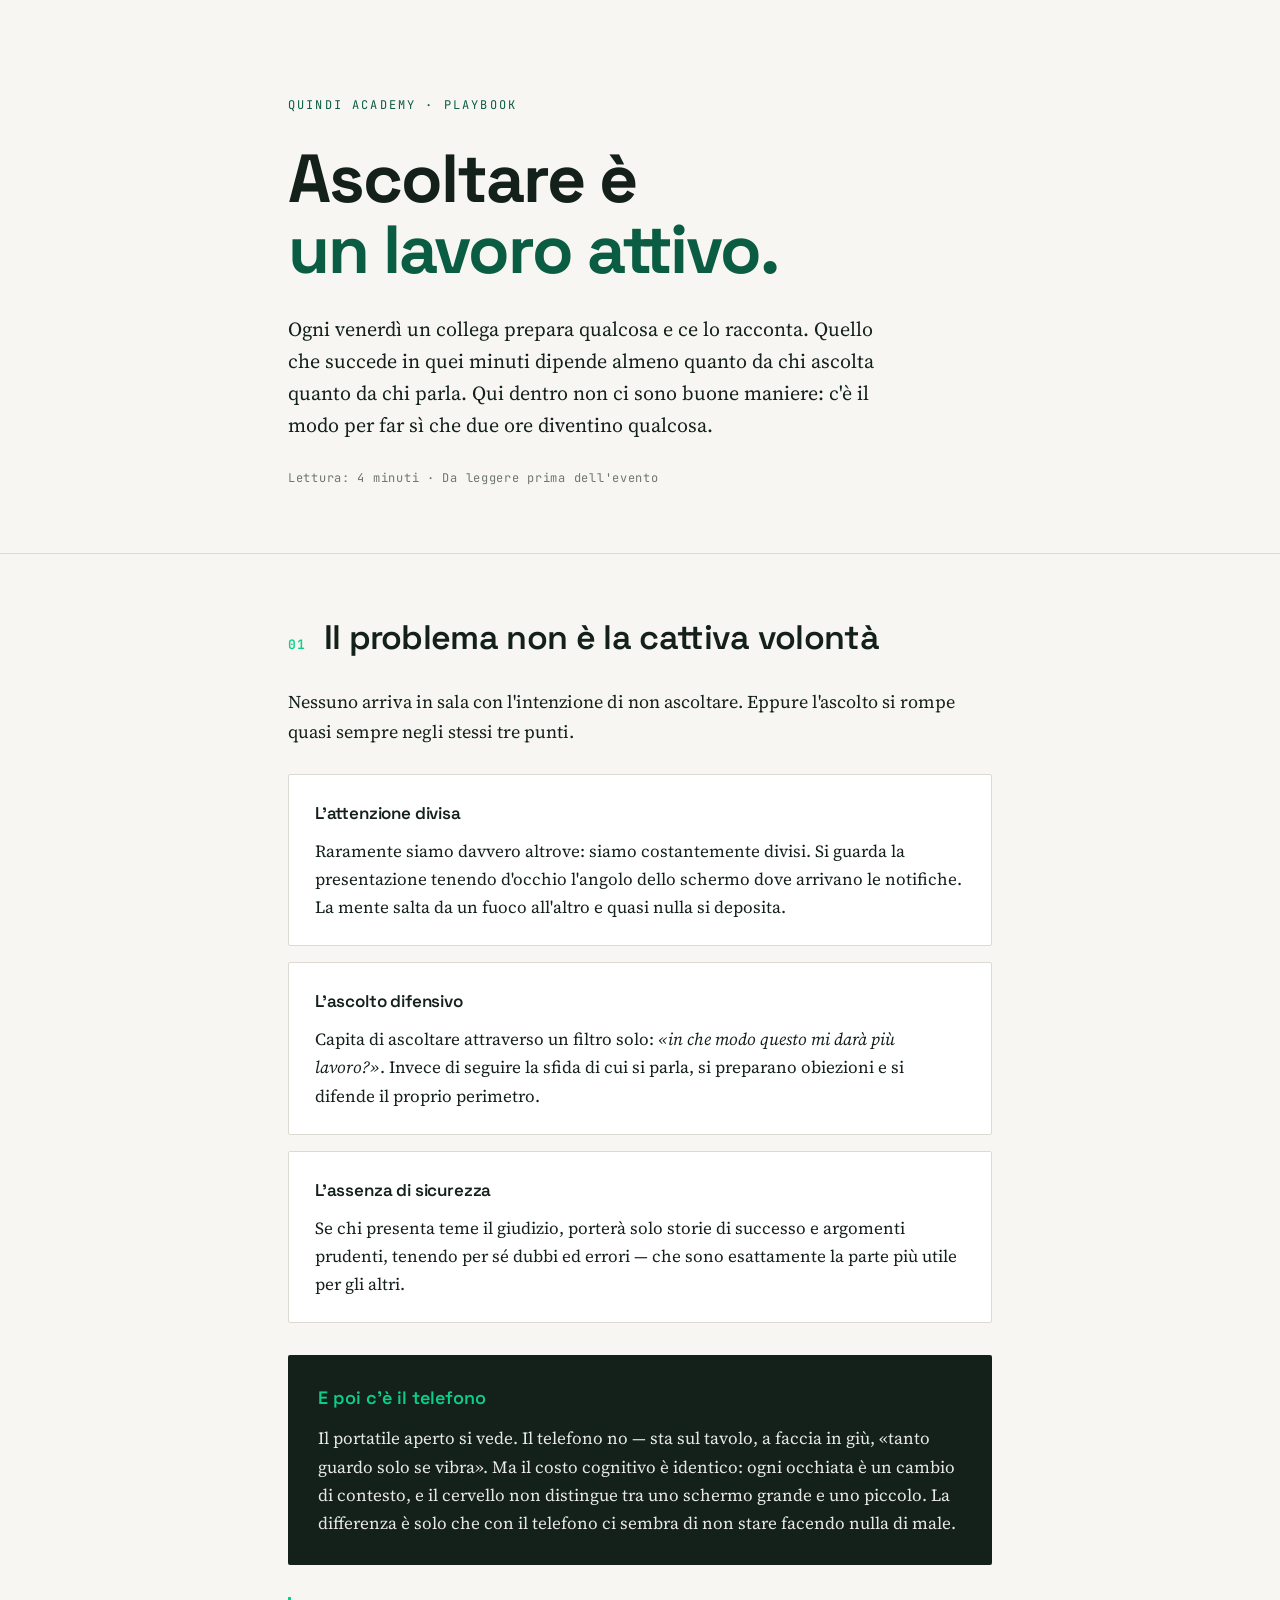
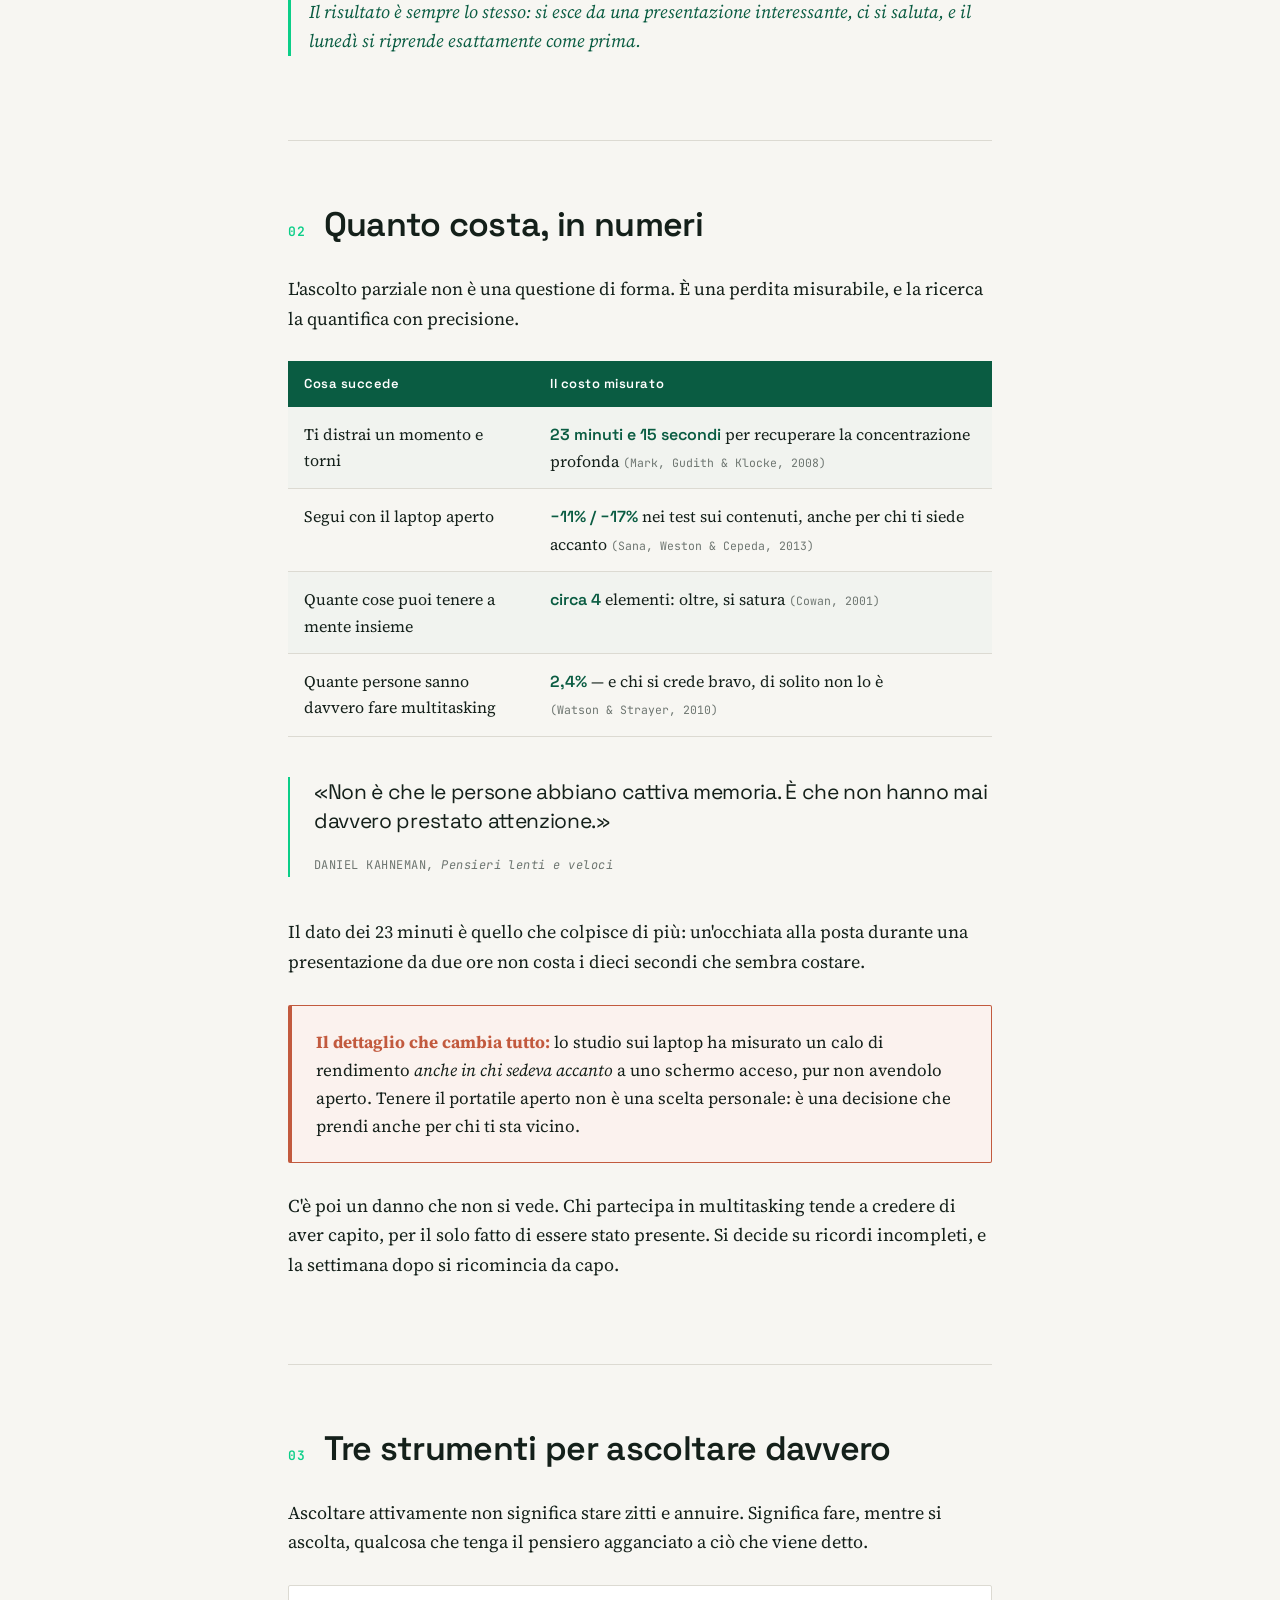
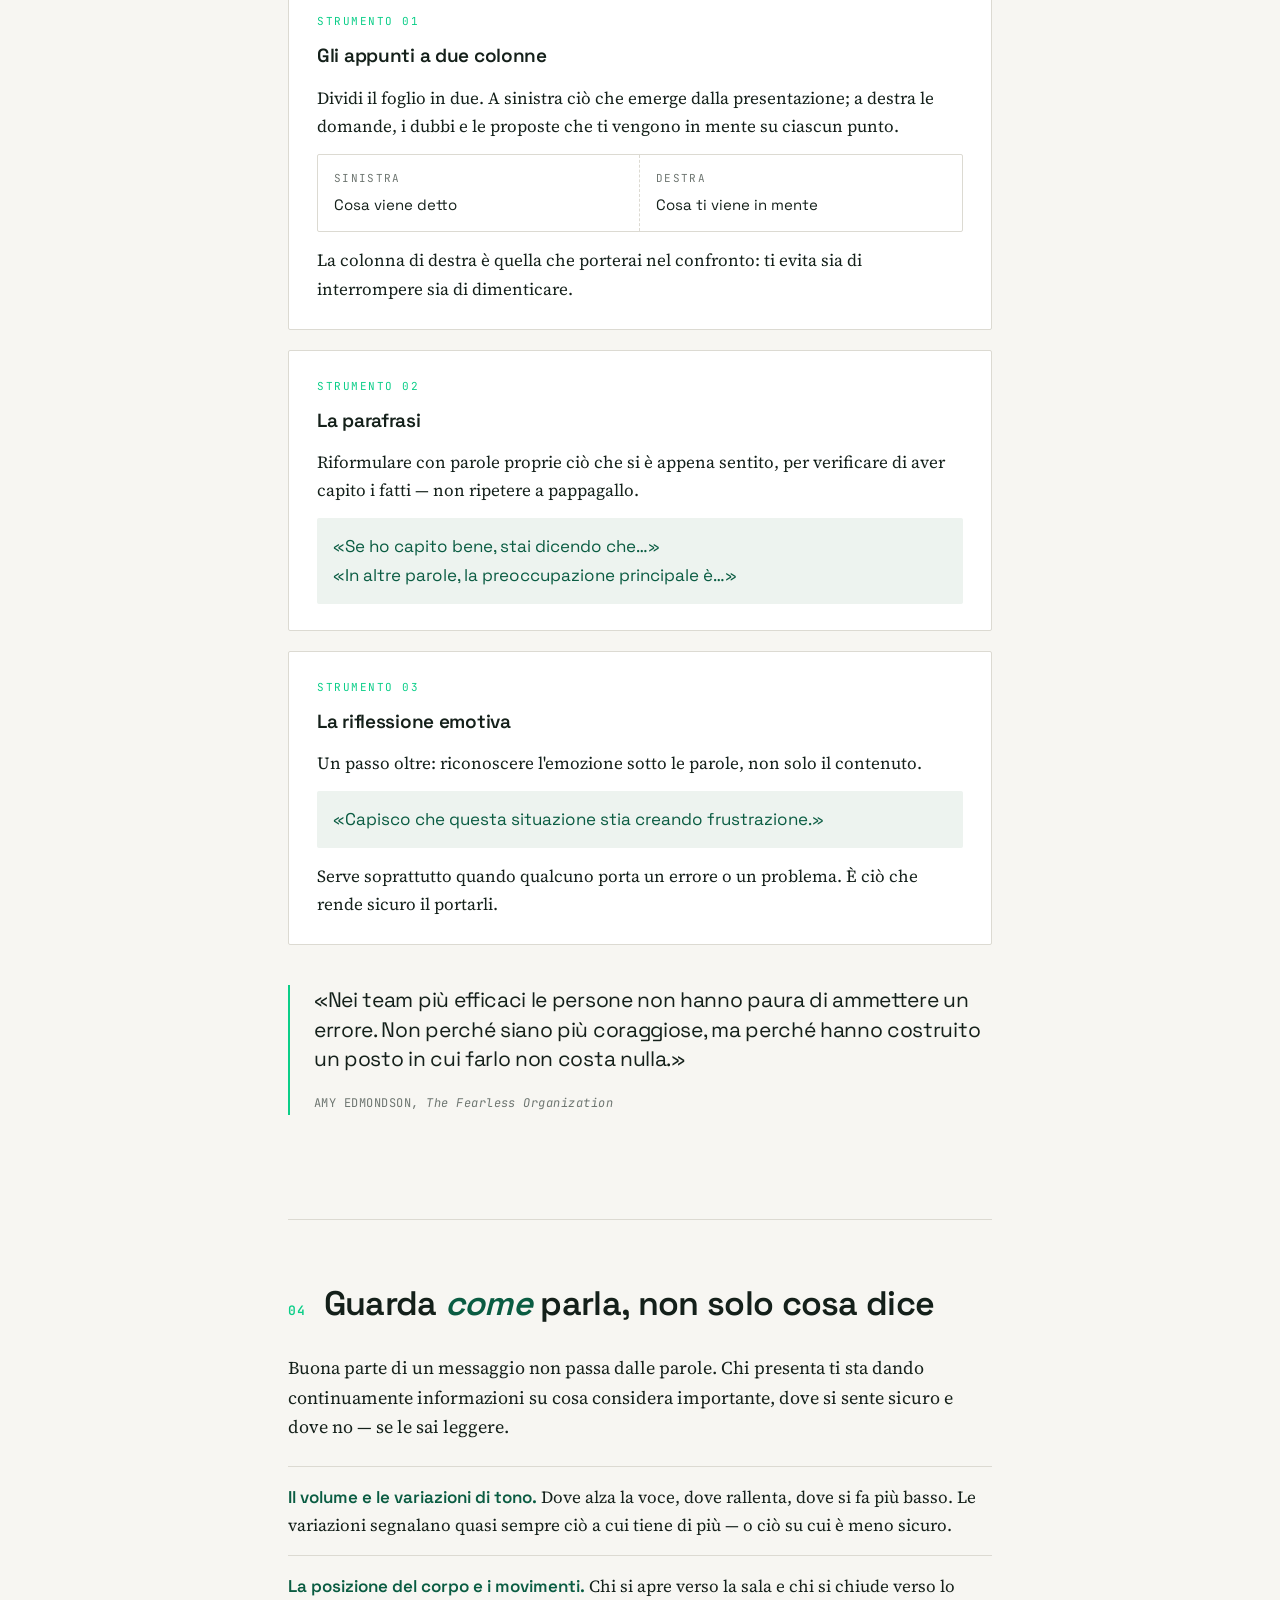
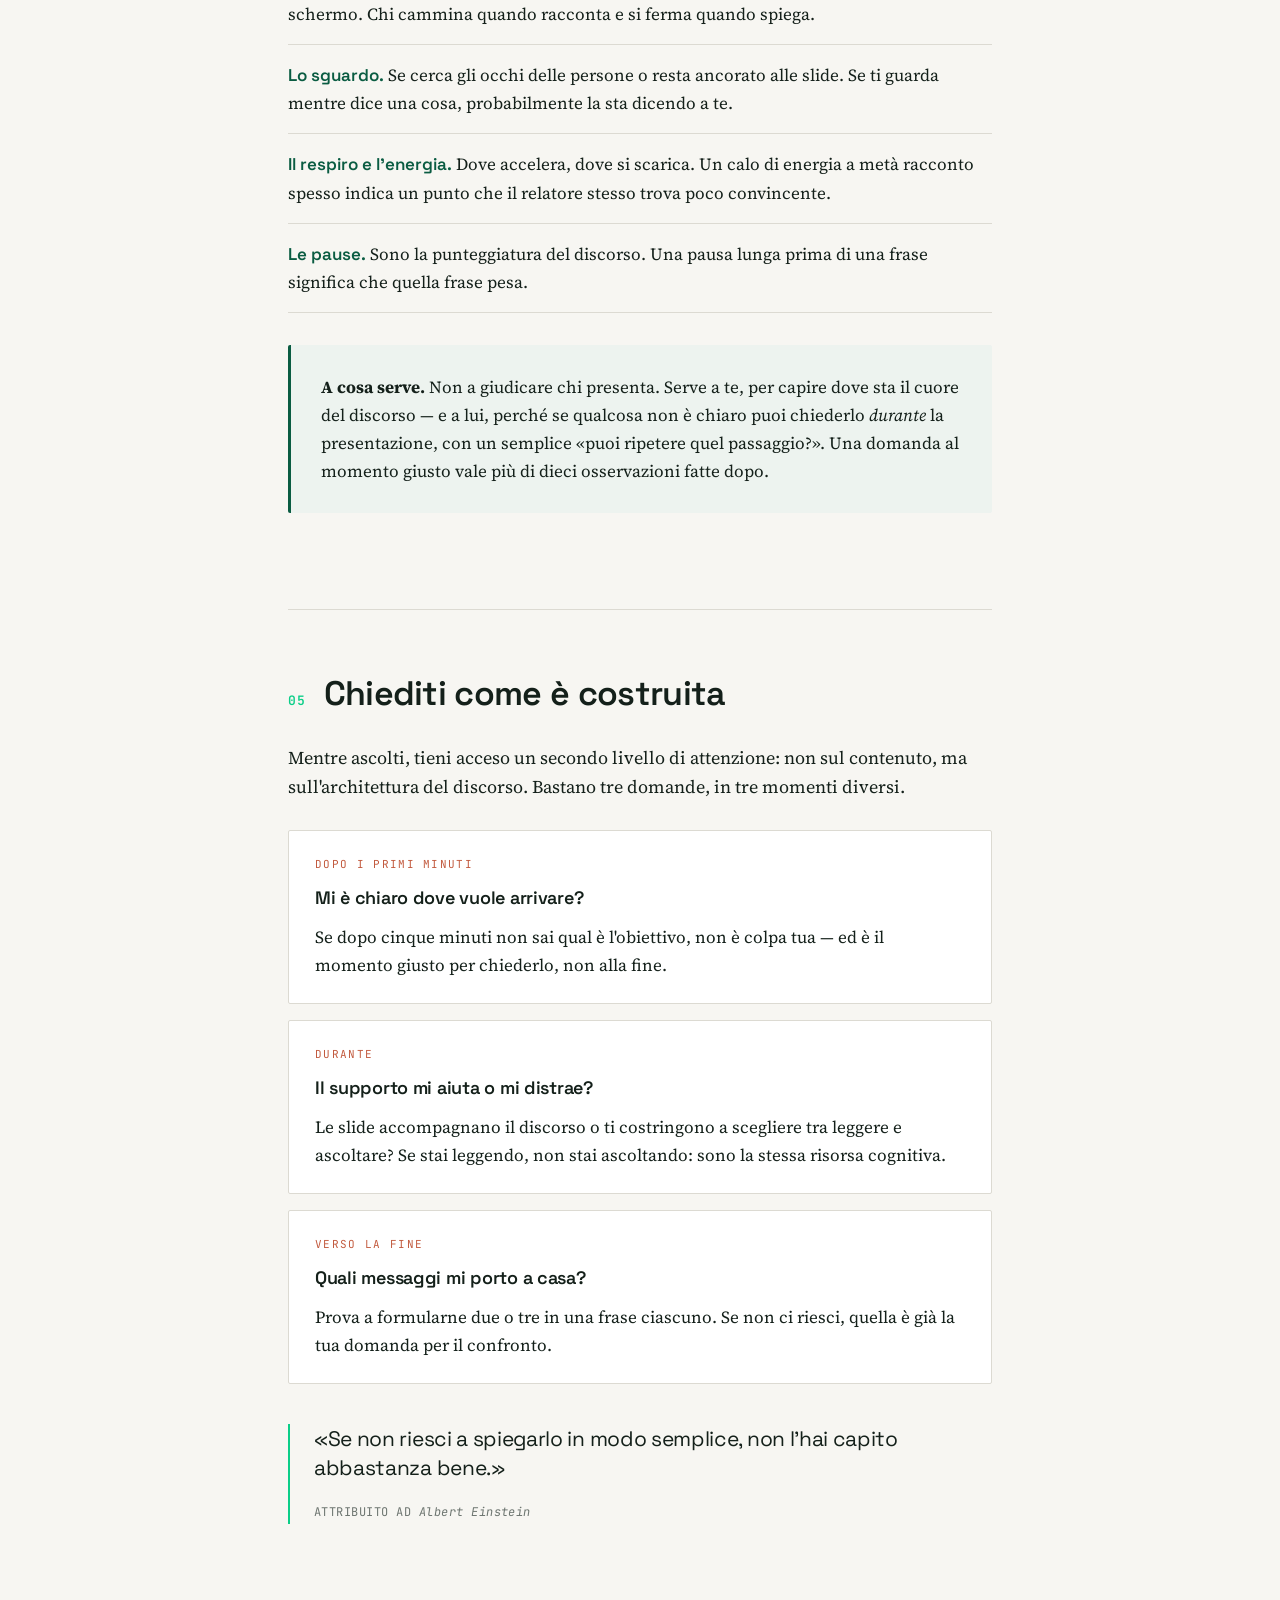
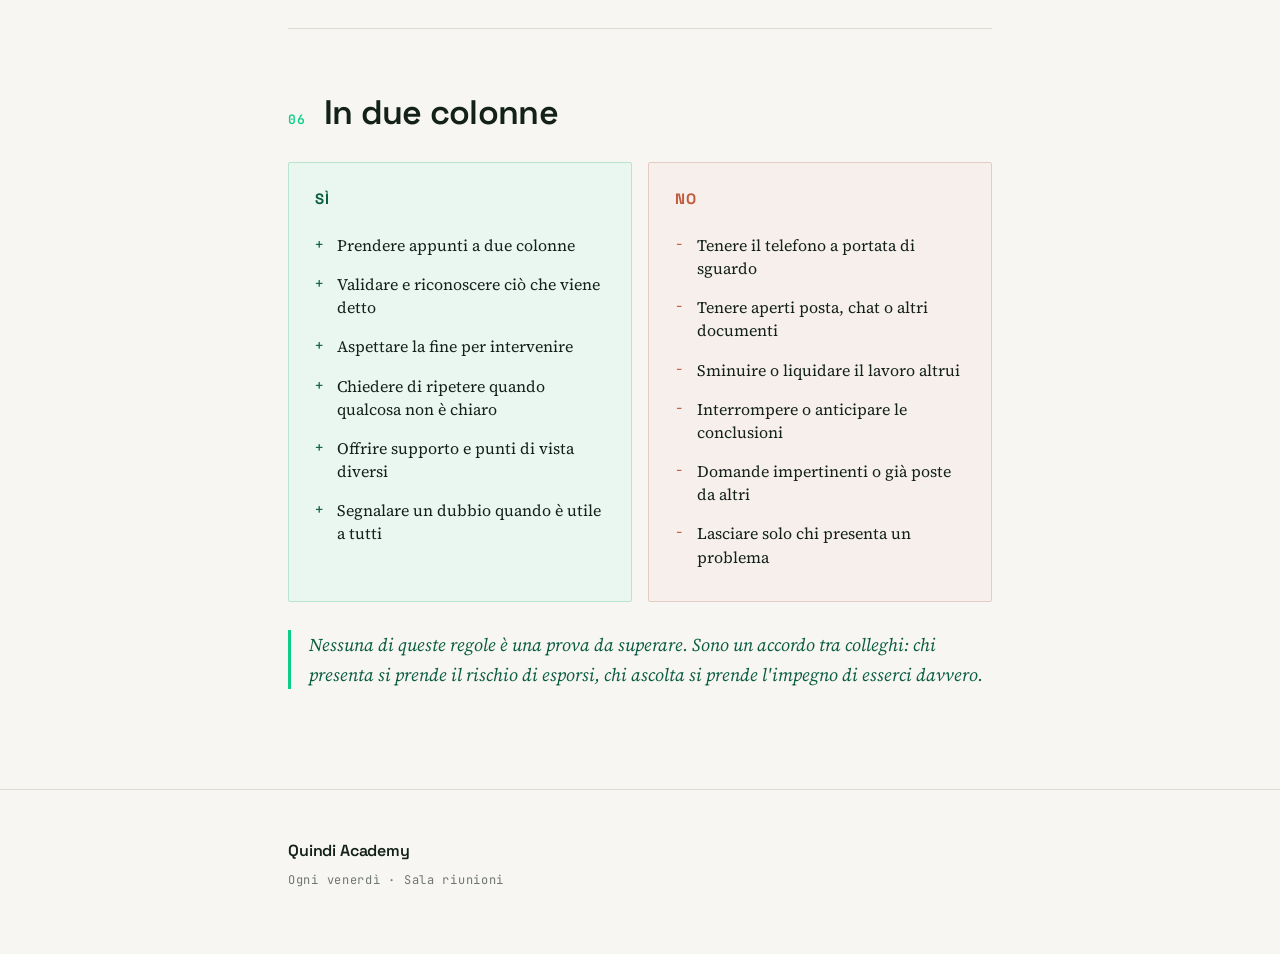
==== index.html @ 1b415829 "Initial commit" ====
<!DOCTYPE html>
<html lang="it">
<head>
<meta charset="UTF-8">
<meta name="viewport" content="width=device-width, initial-scale=1.0">
<title>Playbook dell'ascolto — Quindi Academy</title>
<link rel="preconnect" href="https://fonts.googleapis.com">
<link rel="preconnect" href="https://fonts.gstatic.com" crossorigin>
<link href="https://fonts.googleapis.com/css2?family=Space+Grotesk:wght@400;500;600;700&family=Source+Serif+4:ital,opsz,wght@0,8..60,400;0,8..60,600;1,8..60,400&family=JetBrains+Mono:wght@400;600&display=swap" rel="stylesheet">
<link rel="stylesheet" href="style.css">
</head>
<body>

<div class="progress" aria-hidden="true"><span id="progressBar"></span></div>

<header class="hero">
  <div class="wrap">
    <p class="eyebrow">Quindi Academy · Playbook</p>
    <h1>Ascoltare è<br><span class="ink">un lavoro attivo.</span></h1>
    <p class="lede">Ogni venerdì un collega prepara qualcosa e ce lo racconta. Quello che succede in quei minuti dipende almeno quanto da chi ascolta quanto da chi parla. Qui dentro non ci sono buone maniere: c'è il modo per far sì che due ore diventino qualcosa.</p>
    <p class="meta">Lettura: 4 minuti · Da leggere prima dell'evento</p>
  </div>
</header>

<main class="wrap">

  <!-- 01 IL PROBLEMA -->
  <section class="sec" id="problema">
    <div class="sec-head">
      <span class="num">01</span>
      <h2>Il problema non è la cattiva volontà</h2>
    </div>

    <p>Nessuno arriva in sala con l'intenzione di non ascoltare. Eppure l'ascolto si rompe quasi sempre negli stessi tre punti.</p>

    <div class="cards">
      <article class="card">
        <h3>L'attenzione divisa</h3>
        <p>Raramente siamo davvero altrove: siamo costantemente divisi. Si guarda la presentazione tenendo d'occhio l'angolo dello schermo dove arrivano le notifiche. La mente salta da un fuoco all'altro e quasi nulla si deposita.</p>
      </article>
      <article class="card">
        <h3>L'ascolto difensivo</h3>
        <p>Capita di ascoltare attraverso un filtro solo: <em>«in che modo questo mi darà più lavoro?»</em>. Invece di seguire la sfida di cui si parla, si preparano obiezioni e si difende il proprio perimetro.</p>
      </article>
      <article class="card">
        <h3>L'assenza di sicurezza</h3>
        <p>Se chi presenta teme il giudizio, porterà solo storie di successo e argomenti prudenti, tenendo per sé dubbi ed errori — che sono esattamente la parte più utile per gli altri.</p>
      </article>
    </div>

    <div class="callout">
      <h3>E poi c'è il telefono</h3>
      <p>Il portatile aperto si vede. Il telefono no — sta sul tavolo, a faccia in giù, «tanto guardo solo se vibra». Ma il costo cognitivo è identico: ogni occhiata è un cambio di contesto, e il cervello non distingue tra uno schermo grande e uno piccolo. La differenza è solo che con il telefono ci sembra di non stare facendo nulla di male.</p>
    </div>

    <p class="closing">Il risultato è sempre lo stesso: si esce da una presentazione interessante, ci si saluta, e il lunedì si riprende esattamente come prima.</p>
  </section>

  <!-- 02 I NUMERI -->
  <section class="sec" id="numeri">
    <div class="sec-head">
      <span class="num">02</span>
      <h2>Quanto costa, in numeri</h2>
    </div>

    <p>L'ascolto parziale non è una questione di forma. È una perdita misurabile, e la ricerca la quantifica con precisione.</p>

    <table class="data">
      <thead>
        <tr><th>Cosa succede</th><th>Il costo misurato</th></tr>
      </thead>
      <tbody>
        <tr>
          <td>Ti distrai un momento e torni</td>
          <td><strong>23 minuti e 15 secondi</strong> per recuperare la concentrazione profonda <span class="src">(Mark, Gudith &amp; Klocke, 2008)</span></td>
        </tr>
        <tr>
          <td>Segui con il laptop aperto</td>
          <td><strong>−11% / −17%</strong> nei test sui contenuti, anche per chi ti siede accanto <span class="src">(Sana, Weston &amp; Cepeda, 2013)</span></td>
        </tr>
        <tr>
          <td>Quante cose puoi tenere a mente insieme</td>
          <td><strong>circa 4</strong> elementi: oltre, si satura <span class="src">(Cowan, 2001)</span></td>
        </tr>
        <tr>
          <td>Quante persone sanno davvero fare multitasking</td>
          <td><strong>2,4%</strong> — e chi si crede bravo, di solito non lo è <span class="src">(Watson &amp; Strayer, 2010)</span></td>
        </tr>
      </tbody>
    </table>

    <blockquote class="quote">
      <p>«Non è che le persone abbiano cattiva memoria. È che non hanno mai davvero prestato attenzione.»</p>
      <cite>Daniel Kahneman, <span>Pensieri lenti e veloci</span></cite>
    </blockquote>

    <p>Il dato dei 23 minuti è quello che colpisce di più: un'occhiata alla posta durante una presentazione da due ore non costa i dieci secondi che sembra costare.</p>

    <div class="highlight">
      <p><strong>Il dettaglio che cambia tutto:</strong> lo studio sui laptop ha misurato un calo di rendimento <em>anche in chi sedeva accanto</em> a uno schermo acceso, pur non avendolo aperto. Tenere il portatile aperto non è una scelta personale: è una decisione che prendi anche per chi ti sta vicino.</p>
    </div>

    <p>C'è poi un danno che non si vede. Chi partecipa in multitasking tende a credere di aver capito, per il solo fatto di essere stato presente. Si decide su ricordi incompleti, e la settimana dopo si ricomincia da capo.</p>
  </section>

  <!-- 03 ASCOLTARE -->
  <section class="sec" id="ascoltare">
    <div class="sec-head">
      <span class="num">03</span>
      <h2>Tre strumenti per ascoltare davvero</h2>
    </div>

    <p>Ascoltare attivamente non significa stare zitti e annuire. Significa fare, mentre si ascolta, qualcosa che tenga il pensiero agganciato a ciò che viene detto.</p>

    <div class="tools">
      <article class="tool">
        <span class="tool-label">Strumento 01</span>
        <h3>Gli appunti a due colonne</h3>
        <p>Dividi il foglio in due. A sinistra ciò che emerge dalla presentazione; a destra le domande, i dubbi e le proposte che ti vengono in mente su ciascun punto.</p>
        <div class="split">
          <div><span>Sinistra</span><p>Cosa viene detto</p></div>
          <div><span>Destra</span><p>Cosa ti viene in mente</p></div>
        </div>
        <p>La colonna di destra è quella che porterai nel confronto: ti evita sia di interrompere sia di dimenticare.</p>
      </article>

      <article class="tool">
        <span class="tool-label">Strumento 02</span>
        <h3>La parafrasi</h3>
        <p>Riformulare con parole proprie ciò che si è appena sentito, per verificare di aver capito i fatti — non ripetere a pappagallo.</p>
        <p class="say">«Se ho capito bene, stai dicendo che…»<br>«In altre parole, la preoccupazione principale è…»</p>
      </article>

      <article class="tool">
        <span class="tool-label">Strumento 03</span>
        <h3>La riflessione emotiva</h3>
        <p>Un passo oltre: riconoscere l'emozione sotto le parole, non solo il contenuto.</p>
        <p class="say">«Capisco che questa situazione stia creando frustrazione.»</p>
        <p>Serve soprattutto quando qualcuno porta un errore o un problema. È ciò che rende sicuro il portarli.</p>
      </article>
    </div>

    <blockquote class="quote">
      <p>«Nei team più efficaci le persone non hanno paura di ammettere un errore. Non perché siano più coraggiose, ma perché hanno costruito un posto in cui farlo non costa nulla.»</p>
      <cite>Amy Edmondson, <span>The Fearless Organization</span></cite>
    </blockquote>
  </section>

  <!-- 04 OSSERVARE CHI PARLA -->
  <section class="sec" id="osservare">
    <div class="sec-head">
      <span class="num">04</span>
      <h2>Guarda <em>come</em> parla, non solo cosa dice</h2>
    </div>

    <p>Buona parte di un messaggio non passa dalle parole. Chi presenta ti sta dando continuamente informazioni su cosa considera importante, dove si sente sicuro e dove no — se le sai leggere.</p>

    <ul class="obs">
      <li><strong>Il volume e le variazioni di tono.</strong> Dove alza la voce, dove rallenta, dove si fa più basso. Le variazioni segnalano quasi sempre ciò a cui tiene di più — o ciò su cui è meno sicuro.</li>
      <li><strong>La posizione del corpo e i movimenti.</strong> Chi si apre verso la sala e chi si chiude verso lo schermo. Chi cammina quando racconta e si ferma quando spiega.</li>
      <li><strong>Lo sguardo.</strong> Se cerca gli occhi delle persone o resta ancorato alle slide. Se ti guarda mentre dice una cosa, probabilmente la sta dicendo a te.</li>
      <li><strong>Il respiro e l'energia.</strong> Dove accelera, dove si scarica. Un calo di energia a metà racconto spesso indica un punto che il relatore stesso trova poco convincente.</li>
      <li><strong>Le pause.</strong> Sono la punteggiatura del discorso. Una pausa lunga prima di una frase significa che quella frase pesa.</li>
    </ul>

    <div class="callout soft">
      <p><strong>A cosa serve.</strong> Non a giudicare chi presenta. Serve a te, per capire dove sta il cuore del discorso — e a lui, perché se qualcosa non è chiaro puoi chiederlo <em>durante</em> la presentazione, con un semplice «puoi ripetere quel passaggio?». Una domanda al momento giusto vale più di dieci osservazioni fatte dopo.</p>
    </div>
  </section>

  <!-- 05 COME È COSTRUITA -->
  <section class="sec" id="struttura">
    <div class="sec-head">
      <span class="num">05</span>
      <h2>Chiediti come è costruita</h2>
    </div>

    <p>Mentre ascolti, tieni acceso un secondo livello di attenzione: non sul contenuto, ma sull'architettura del discorso. Bastano tre domande, in tre momenti diversi.</p>

    <div class="checks">
      <article class="check">
        <span class="when">Dopo i primi minuti</span>
        <h3>Mi è chiaro dove vuole arrivare?</h3>
        <p>Se dopo cinque minuti non sai qual è l'obiettivo, non è colpa tua — ed è il momento giusto per chiederlo, non alla fine.</p>
      </article>
      <article class="check">
        <span class="when">Durante</span>
        <h3>Il supporto mi aiuta o mi distrae?</h3>
        <p>Le slide accompagnano il discorso o ti costringono a scegliere tra leggere e ascoltare? Se stai leggendo, non stai ascoltando: sono la stessa risorsa cognitiva.</p>
      </article>
      <article class="check">
        <span class="when">Verso la fine</span>
        <h3>Quali messaggi mi porto a casa?</h3>
        <p>Prova a formularne due o tre in una frase ciascuno. Se non ci riesci, quella è già la tua domanda per il confronto.</p>
      </article>
    </div>

    <blockquote class="quote">
      <p>«Se non riesci a spiegarlo in modo semplice, non l'hai capito abbastanza bene.»</p>
      <cite>attribuito ad <span>Albert Einstein</span></cite>
    </blockquote>
  </section>

  <!-- 06 SI/NO -->
  <section class="sec" id="sintesi">
    <div class="sec-head">
      <span class="num">06</span>
      <h2>In due colonne</h2>
    </div>

    <div class="yesno">
      <div class="col yes">
        <h3>Sì</h3>
        <ul>
          <li>Prendere appunti a due colonne</li>
          <li>Validare e riconoscere ciò che viene detto</li>
          <li>Aspettare la fine per intervenire</li>
          <li>Chiedere di ripetere quando qualcosa non è chiaro</li>
          <li>Offrire supporto e punti di vista diversi</li>
          <li>Segnalare un dubbio quando è utile a tutti</li>
        </ul>
      </div>
      <div class="col no">
        <h3>No</h3>
        <ul>
          <li>Tenere il telefono a portata di sguardo</li>
          <li>Tenere aperti posta, chat o altri documenti</li>
          <li>Sminuire o liquidare il lavoro altrui</li>
          <li>Interrompere o anticipare le conclusioni</li>
          <li>Domande impertinenti o già poste da altri</li>
          <li>Lasciare solo chi presenta un problema</li>
        </ul>
      </div>
    </div>

    <p class="closing">Nessuna di queste regole è una prova da superare. Sono un accordo tra colleghi: chi presenta si prende il rischio di esporsi, chi ascolta si prende l'impegno di esserci davvero.</p>
  </section>

</main>

<footer class="foot">
  <div class="wrap">
    <p class="sig">Quindi Academy</p>
    <p>Ogni venerdì · Sala riunioni</p>
  </div>
</footer>

<script src="js/main.js"></script>
</body>
</html>
---- style.css ----
/* ============================================
   Playbook dell'ascolto — Quindi Academy
   Palette:
     --ink      #14201A  inchiostro scuro
     --paper    #F7F6F2  carta
     --green    #0BCE88  verde quindi
     --deep     #0A5C42  verde profondo
     --clay     #C25A3E  accento caldo (rimarchi)
     --grey     #6E7671  testo secondario
   ============================================ */

:root{
  --ink:#14201A;
  --paper:#F7F6F2;
  --green:#0BCE88;
  --deep:#0A5C42;
  --clay:#C25A3E;
  --grey:#6E7671;
  --line:#DCDAD2;
  --card:#FFFFFF;

  --display:'Space Grotesk',system-ui,sans-serif;
  --body:'Source Serif 4',Georgia,serif;
  --mono:'JetBrains Mono',ui-monospace,monospace;

  --wrap:760px;
}

*{box-sizing:border-box;}

html{scroll-behavior:smooth;}

body{
  margin:0;
  background:var(--paper);
  color:var(--ink);
  font-family:var(--body);
  font-size:18px;
  line-height:1.65;
  -webkit-font-smoothing:antialiased;
}

.wrap{
  width:100%;
  max-width:var(--wrap);
  margin:0 auto;
  padding:0 28px;
}

/* ---------- barra di avanzamento ---------- */
.progress{
  position:fixed; top:0; left:0; right:0;
  height:3px; background:transparent; z-index:50;
}
.progress span{
  display:block; height:100%; width:0%;
  background:var(--green);
  transition:width .1s linear;
}

/* ---------- hero ---------- */
.hero{
  padding:96px 0 64px;
  border-bottom:1px solid var(--line);
}

.eyebrow{
  font-family:var(--mono);
  font-size:12px;
  letter-spacing:.18em;
  text-transform:uppercase;
  color:var(--deep);
  margin:0 0 28px;
}

.hero h1{
  font-family:var(--display);
  font-weight:700;
  font-size:clamp(42px,7vw,68px);
  line-height:1.04;
  letter-spacing:-.03em;
  margin:0 0 28px;
}

.hero h1 .ink{
  color:var(--deep);
  position:relative;
}

.lede{
  font-size:20px;
  line-height:1.6;
  max-width:60ch;
  margin:0 0 28px;
}

.meta{
  font-family:var(--mono);
  font-size:12px;
  letter-spacing:.06em;
  color:var(--grey);
  margin:0;
}

/* ---------- sezioni ---------- */
.sec{
  padding:64px 0;
  border-bottom:1px solid var(--line);
}
.sec:last-child{border-bottom:none;}

.sec-head{
  display:flex;
  align-items:baseline;
  gap:18px;
  margin-bottom:28px;
}

.num{
  font-family:var(--mono);
  font-size:13px;
  font-weight:600;
  color:var(--green);
  letter-spacing:.06em;
  flex:0 0 auto;
  padding-top:6px;
}

.sec h2{
  font-family:var(--display);
  font-weight:600;
  font-size:clamp(26px,3.6vw,34px);
  line-height:1.2;
  letter-spacing:-.02em;
  margin:0;
}

.sec h2 em{font-style:italic;color:var(--deep);}

.sec p{margin:0 0 20px;}

.closing{
  font-style:italic;
  color:var(--deep);
  border-left:3px solid var(--green);
  padding-left:18px;
  margin-top:32px;
}

/* ---------- card problema ---------- */
.cards{
  display:grid;
  gap:16px;
  margin:28px 0;
}

.card{
  background:var(--card);
  border:1px solid var(--line);
  border-radius:2px;
  padding:24px 26px;
}

.card h3{
  font-family:var(--display);
  font-size:17px;
  font-weight:600;
  margin:0 0 10px;
  letter-spacing:-.01em;
}

.card p{margin:0;font-size:17px;}

/* ---------- callout ---------- */
.callout{
  background:var(--ink);
  color:var(--paper);
  padding:28px 30px;
  border-radius:2px;
  margin:32px 0;
}

.callout h3{
  font-family:var(--display);
  font-size:18px;
  font-weight:600;
  margin:0 0 12px;
  color:var(--green);
}

.callout p{margin:0;font-size:17px;color:#E8E9E5;}

.callout.soft{
  background:#EDF3EF;
  color:var(--ink);
  border-left:3px solid var(--deep);
}
.callout.soft p{color:var(--ink);}

/* ---------- tabella dati ---------- */
.data{
  width:100%;
  border-collapse:collapse;
  margin:28px 0;
  font-size:16px;
}

.data thead th{
  background:var(--deep);
  color:#fff;
  font-family:var(--display);
  font-size:13px;
  font-weight:600;
  letter-spacing:.04em;
  text-align:left;
  padding:12px 16px;
}

.data td{
  border-bottom:1px solid var(--line);
  padding:14px 16px;
  vertical-align:top;
}

.data tbody tr:nth-child(odd){background:#F1F3EF;}

.data strong{
  font-family:var(--display);
  font-weight:600;
  color:var(--deep);
}

.src{
  font-family:var(--mono);
  font-size:11.5px;
  color:var(--grey);
  white-space:nowrap;
}

/* ---------- highlight ---------- */
.highlight{
  border:1px solid var(--clay);
  border-left-width:4px;
  background:#FBF2EE;
  padding:22px 24px;
  border-radius:2px;
  margin:28px 0;
}
.highlight p{margin:0;font-size:17px;}
.highlight strong{color:var(--clay);}

/* ---------- citazioni ---------- */
.quote{
  margin:40px 0;
  padding:0 0 0 24px;
  border-left:2px solid var(--green);
}

.quote p{
  font-family:var(--display);
  font-size:21px;
  font-weight:400;
  line-height:1.4;
  letter-spacing:-.015em;
  margin:0 0 12px;
}

.quote cite{
  font-family:var(--mono);
  font-style:normal;
  font-size:12px;
  letter-spacing:.04em;
  color:var(--grey);
  text-transform:uppercase;
}
.quote cite span{text-transform:none;font-style:italic;}

/* ---------- strumenti ---------- */
.tools{display:grid;gap:20px;margin:28px 0;}

.tool{
  background:var(--card);
  border:1px solid var(--line);
  border-radius:2px;
  padding:26px 28px;
}

.tool-label{
  font-family:var(--mono);
  font-size:11px;
  letter-spacing:.14em;
  text-transform:uppercase;
  color:var(--green);
  display:block;
  margin-bottom:10px;
}

.tool h3{
  font-family:var(--display);
  font-size:19px;
  font-weight:600;
  margin:0 0 12px;
  letter-spacing:-.015em;
}

.tool p{margin:0 0 14px;font-size:17px;}
.tool p:last-child{margin-bottom:0;}

.say{
  font-family:var(--display);
  font-size:16px;
  color:var(--deep);
  background:#EDF3EF;
  padding:14px 16px;
  border-radius:2px;
  line-height:1.7;
}

/* schema due colonne */
.split{
  display:grid;
  grid-template-columns:1fr 1fr;
  border:1px solid var(--line);
  border-radius:2px;
  overflow:hidden;
  margin:0 0 14px;
}
.split div{padding:14px 16px;}
.split div:first-child{border-right:1px dashed var(--line);}
.split span{
  font-family:var(--mono);
  font-size:11px;
  letter-spacing:.12em;
  text-transform:uppercase;
  color:var(--grey);
  display:block;
  margin-bottom:6px;
}
.split p{margin:0!important;font-family:var(--display);font-size:15px;}

/* ---------- osservazione ---------- */
.obs{
  list-style:none;
  padding:0;
  margin:24px 0;
  border-top:1px solid var(--line);
}
.obs li{
  padding:16px 0 16px 0;
  border-bottom:1px solid var(--line);
  font-size:17px;
}
.obs strong{
  font-family:var(--display);
  font-weight:600;
  color:var(--deep);
}

/* ---------- check struttura ---------- */
.checks{display:grid;gap:16px;margin:28px 0;}

.check{
  border:1px solid var(--line);
  border-radius:2px;
  padding:24px 26px;
  background:var(--card);
}

.when{
  font-family:var(--mono);
  font-size:11px;
  letter-spacing:.12em;
  text-transform:uppercase;
  color:var(--clay);
  display:block;
  margin-bottom:10px;
}

.check h3{
  font-family:var(--display);
  font-size:18px;
  font-weight:600;
  margin:0 0 10px;
  letter-spacing:-.015em;
}
.check p{margin:0;font-size:17px;}

/* ---------- sì / no ---------- */
.yesno{
  display:grid;
  grid-template-columns:1fr 1fr;
  gap:16px;
  margin:28px 0;
}

.col{
  border-radius:2px;
  padding:24px 26px;
}

.col.yes{background:#EAF7F0;border:1px solid #B9E3CE;}
.col.no{background:#F6EFEC;border:1px solid #E5CCC2;}

.col h3{
  font-family:var(--display);
  font-size:15px;
  font-weight:700;
  letter-spacing:.08em;
  text-transform:uppercase;
  margin:0 0 14px;
}
.col.yes h3{color:var(--deep);}
.col.no h3{color:var(--clay);}

.col ul{margin:0;padding:0;list-style:none;}
.col li{
  font-size:16px;
  padding:8px 0 8px 22px;
  position:relative;
  line-height:1.45;
}
.col li::before{
  position:absolute;left:0;top:8px;
  font-family:var(--mono);
  font-size:14px;
}
.col.yes li::before{content:"+";color:var(--deep);}
.col.no li::before{content:"−";color:var(--clay);}

/* ---------- footer ---------- */
.foot{
  padding:48px 0 64px;
  border-top:1px solid var(--line);
  margin-top:16px;
}
.foot p{margin:0;font-family:var(--mono);font-size:12px;letter-spacing:.06em;color:var(--grey);}
.sig{
  font-family:var(--display)!important;
  font-size:16px!important;
  font-weight:600!important;
  letter-spacing:-.01em!important;
  color:var(--ink)!important;
  margin-bottom:6px!important;
}

/* ---------- responsive ---------- */
@media (max-width:640px){
  body{font-size:17px;}
  .hero{padding:64px 0 48px;}
  .sec{padding:48px 0;}
  .sec-head{flex-direction:column;gap:6px;}
  .num{padding-top:0;}
  .yesno{grid-template-columns:1fr;}
  .split{grid-template-columns:1fr;}
  .split div:first-child{border-right:none;border-bottom:1px dashed var(--line);}
  .data{font-size:15px;}
  .data td,.data thead th{padding:12px;}
  .src{white-space:normal;}
  .quote p{font-size:19px;}
}

/* ---------- stampa (compatta: ~3 pagine A4) ---------- */
@media print{
  @page{margin:12mm;}
  .progress{display:none;}

  html,body{background:#fff;font-size:8pt;line-height:1.3;}
  .wrap{max-width:100%;padding:0;}

  .hero{padding:0 0 7px;border-bottom:1px solid #DCDAD2;}
  .hero h1{font-size:17pt;line-height:1.03;margin:0 0 5px;}
  .eyebrow{margin:0 0 5px;font-size:6.5pt;}
  .lede{font-size:8.5pt;line-height:1.34;margin:0 0 5px;max-width:100%;}
  .meta{font-size:6.5pt;}

  .sec{padding:9px 0;page-break-inside:avoid;}
  .sec-head{margin-bottom:6px;gap:8px;}
  .sec h2{font-size:11pt;}
  .num{font-size:7pt;padding-top:2px;}
  .sec p{margin:0 0 5px;}

  .cards,.tools,.checks{gap:6px;margin:7px 0;}
  .cards,.checks{grid-template-columns:1fr 1fr 1fr;}
  .card,.tool,.check{padding:8px 10px;page-break-inside:avoid;}
  .card h3,.tool h3,.check h3{font-size:8.5pt;margin:0 0 3px;}
  .card p,.tool p,.check p{font-size:7.5pt;}
  .tool p{margin:0 0 5px;}
  .tool-label,.when{font-size:6pt;margin-bottom:3px;}

  .callout{padding:8px 10px;margin:7px 0;background:#EDF3EF!important;color:#000!important;}
  .callout h3{color:#0A5C42!important;font-size:8.5pt;margin:0 0 3px;}
  .callout p{color:#000!important;font-size:7.5pt;}

  .data{margin:7px 0;font-size:7.5pt;}
  .data thead th{padding:5px 7px;font-size:7pt;}
  .data td{padding:5px 7px;}
  .src{font-size:6pt;white-space:normal;}

  .highlight{padding:8px 10px;margin:7px 0;}
  .highlight p{font-size:7.5pt;}

  .quote{margin:8px 0;padding-left:11px;}
  .quote p{font-size:9pt;margin:0 0 3px;line-height:1.3;}
  .quote cite{font-size:6.5pt;}

  .obs{margin:6px 0;}
  .obs li{padding:5px 0;font-size:7.5pt;}

  .split{margin:0 0 5px;}
  .split div{padding:6px 8px;}
  .split span{font-size:6pt;margin-bottom:3px;}
  .split p{font-size:7.5pt;}
  .say{padding:6px 8px;font-size:7.5pt;line-height:1.4;}

  .yesno{gap:8px;margin:7px 0;}
  .col{padding:8px 10px;}
  .col h3{font-size:8pt;margin:0 0 5px;}
  .col li{font-size:7.5pt;padding:2.5px 0 2.5px 14px;line-height:1.28;}
  .col li::before{top:3px;font-size:11px;}

  .closing{margin-top:7px;padding-left:9px;}

  .foot{padding:8px 0 0;margin-top:4px;}
}

/* ---------- accessibilità ---------- */
@media (prefers-reduced-motion:reduce){
  *{animation:none!important;transition:none!important;}
  html{scroll-behavior:auto;}
}

:focus-visible{
  outline:2px solid var(--deep);
  outline-offset:3px;
}
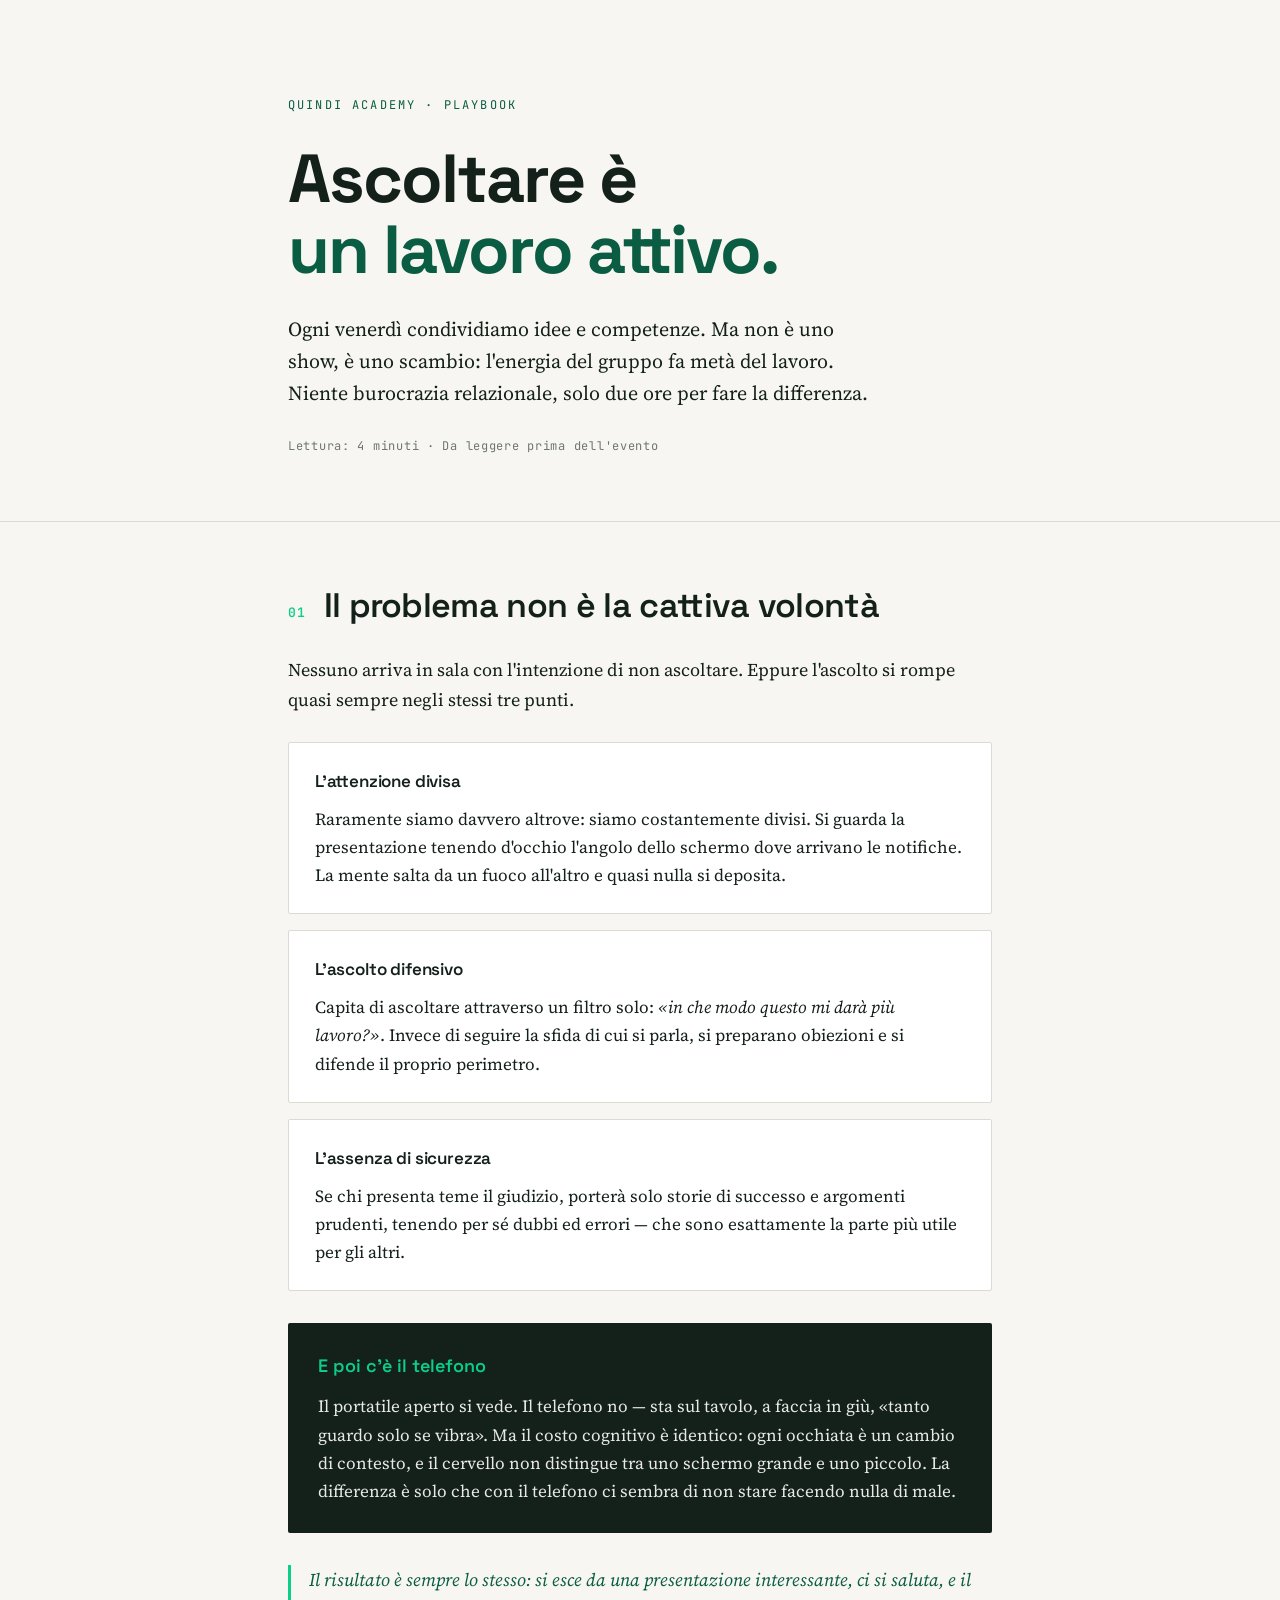
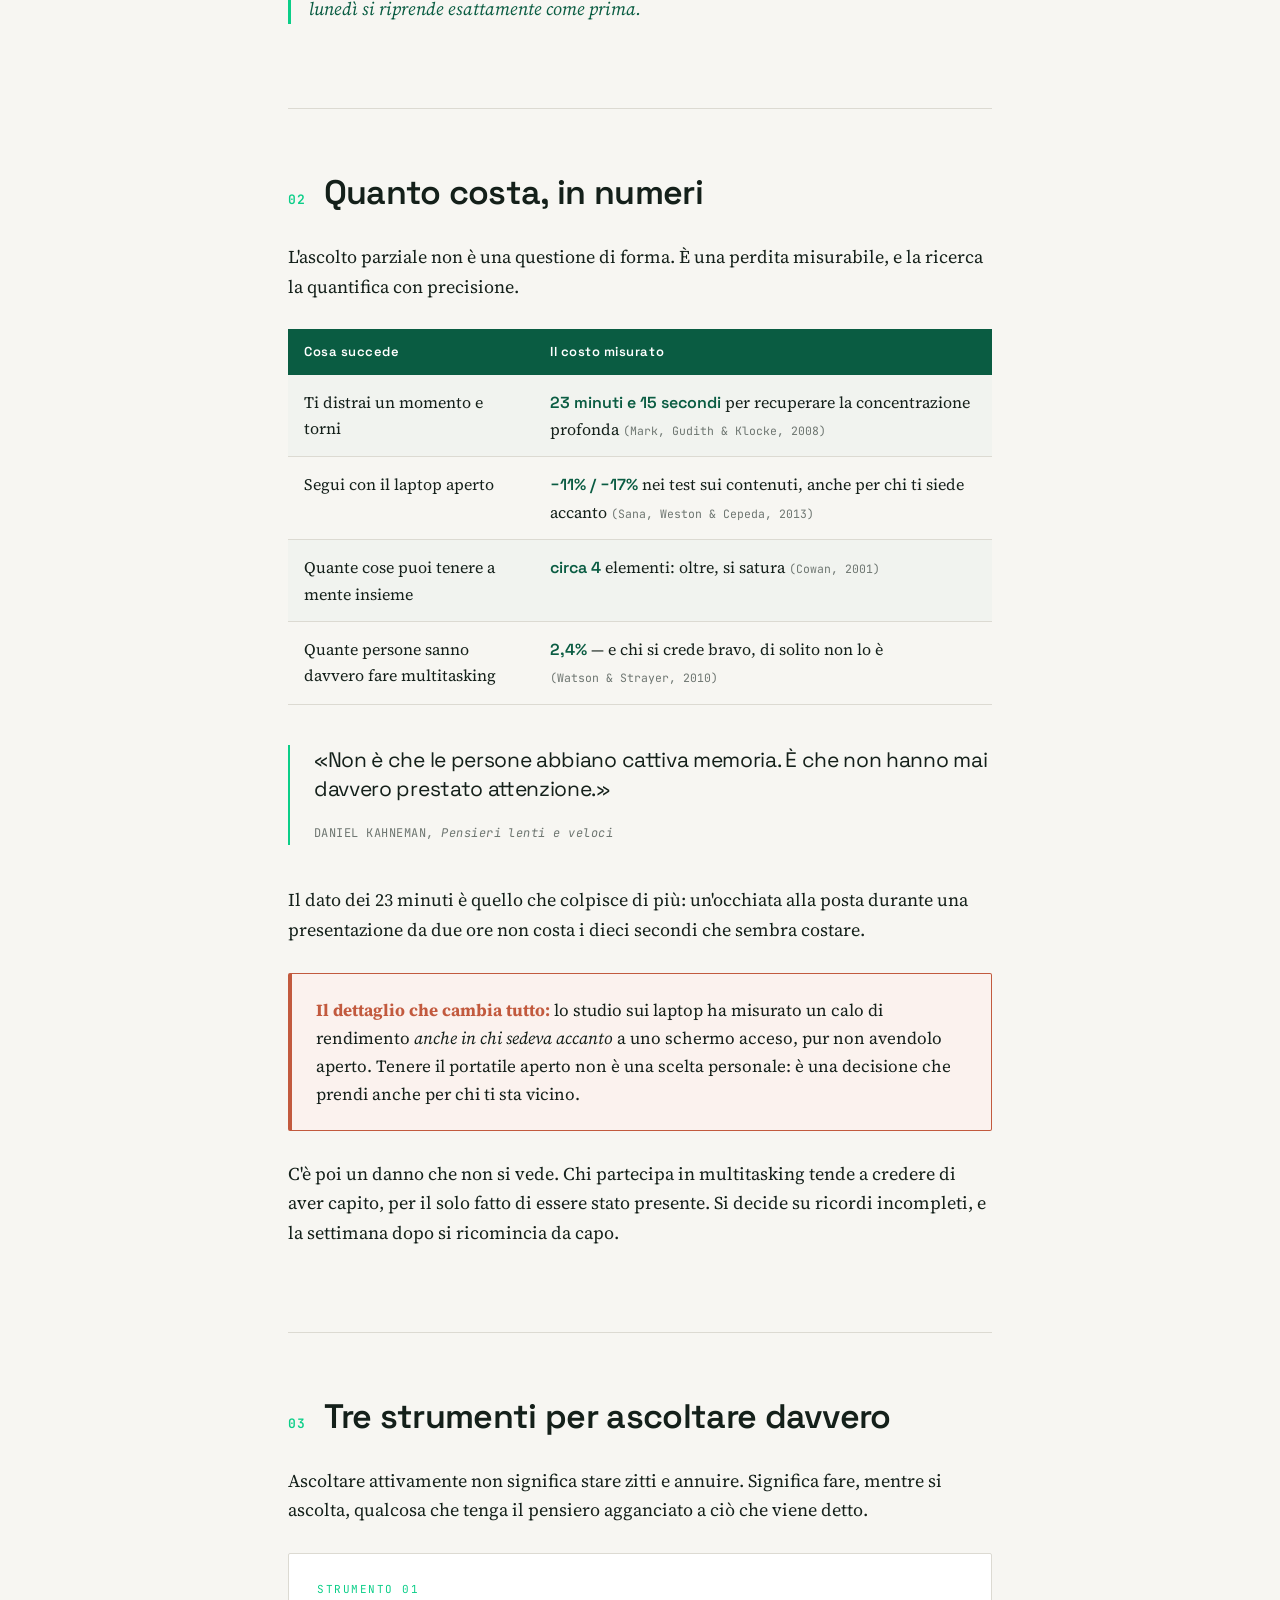
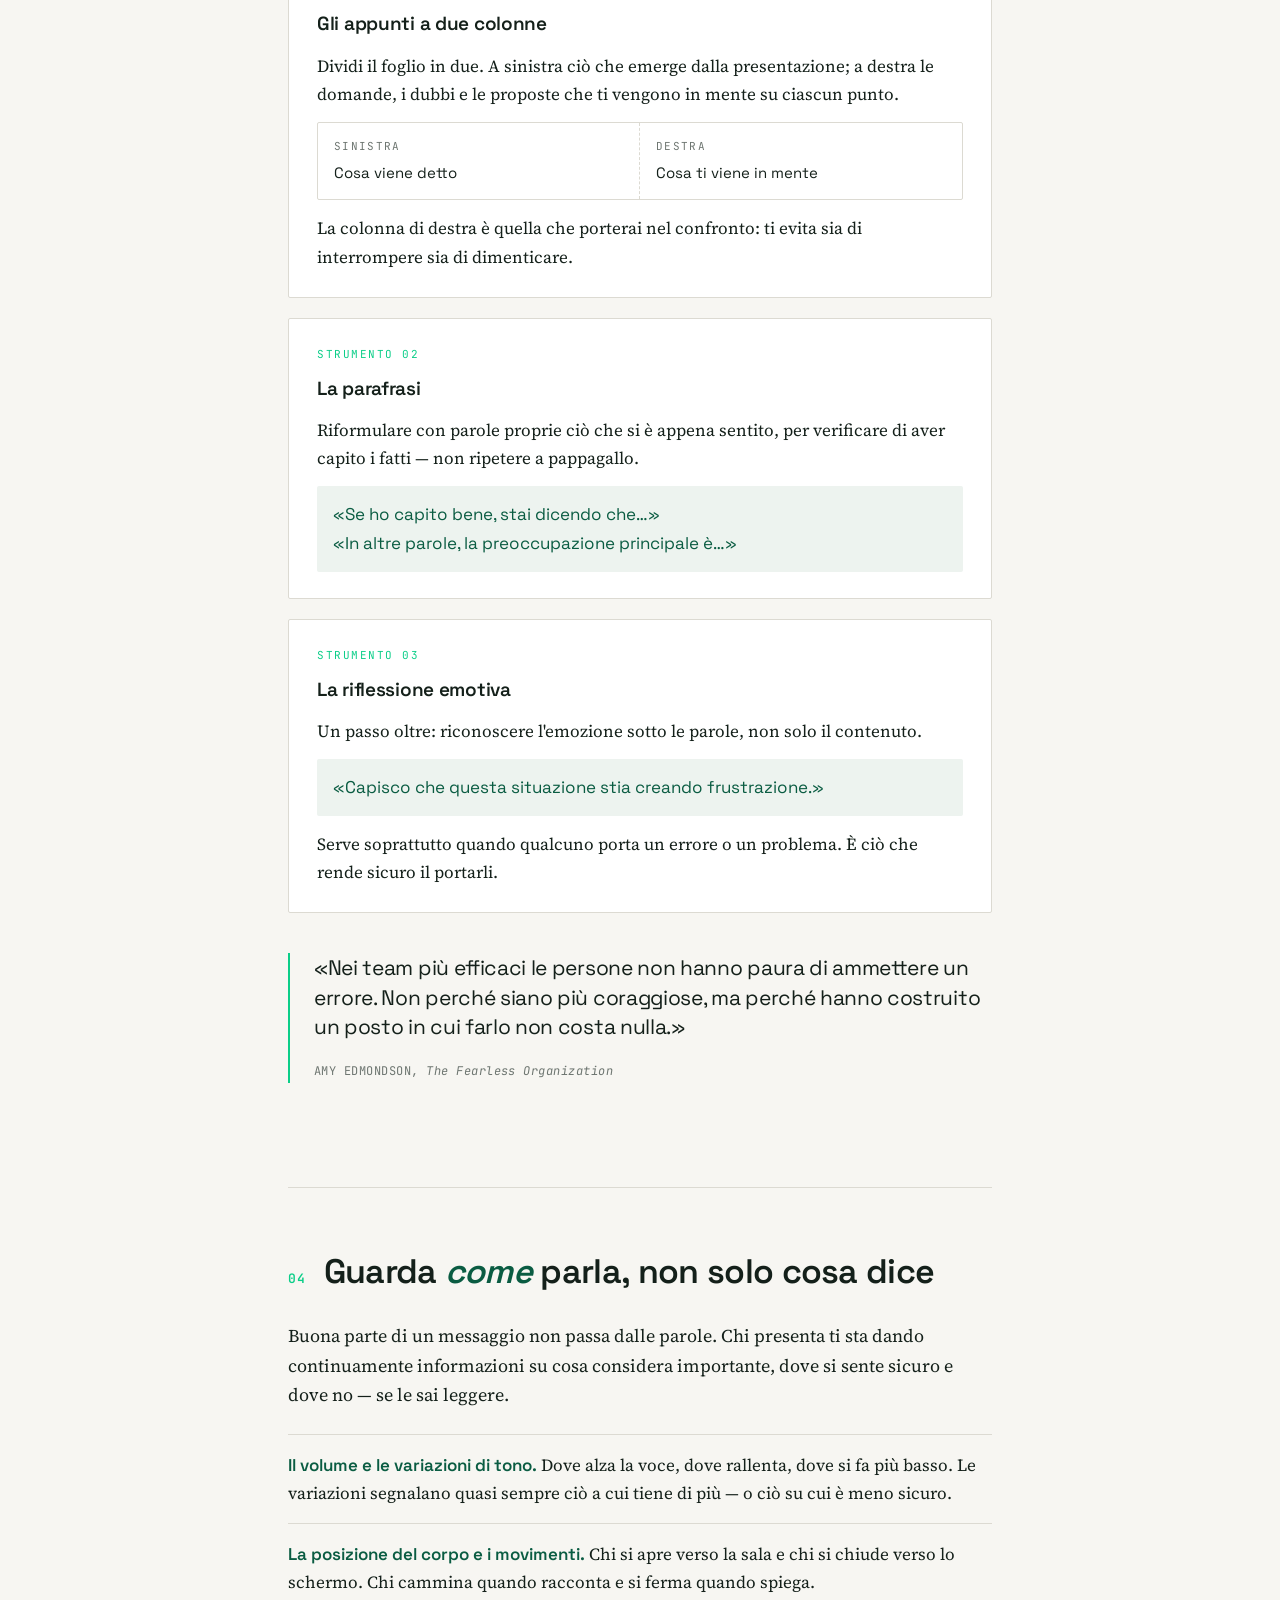
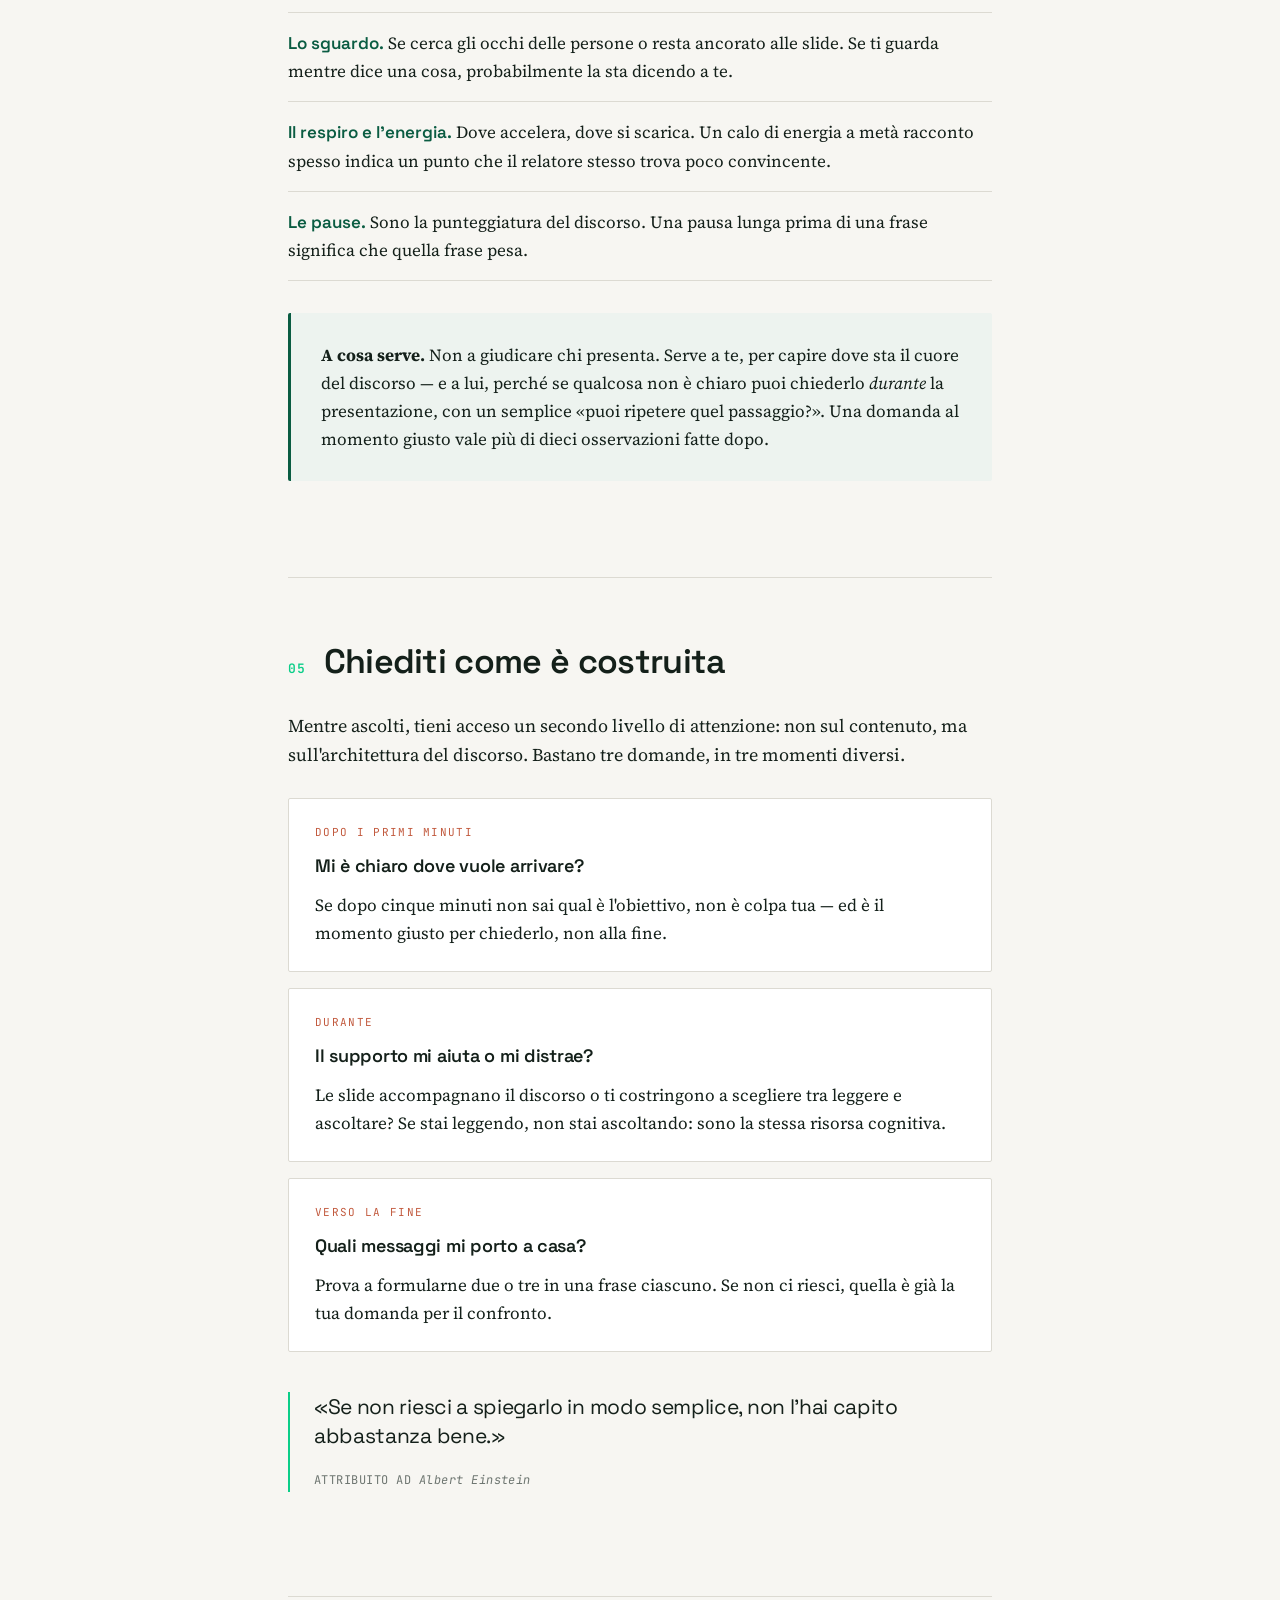
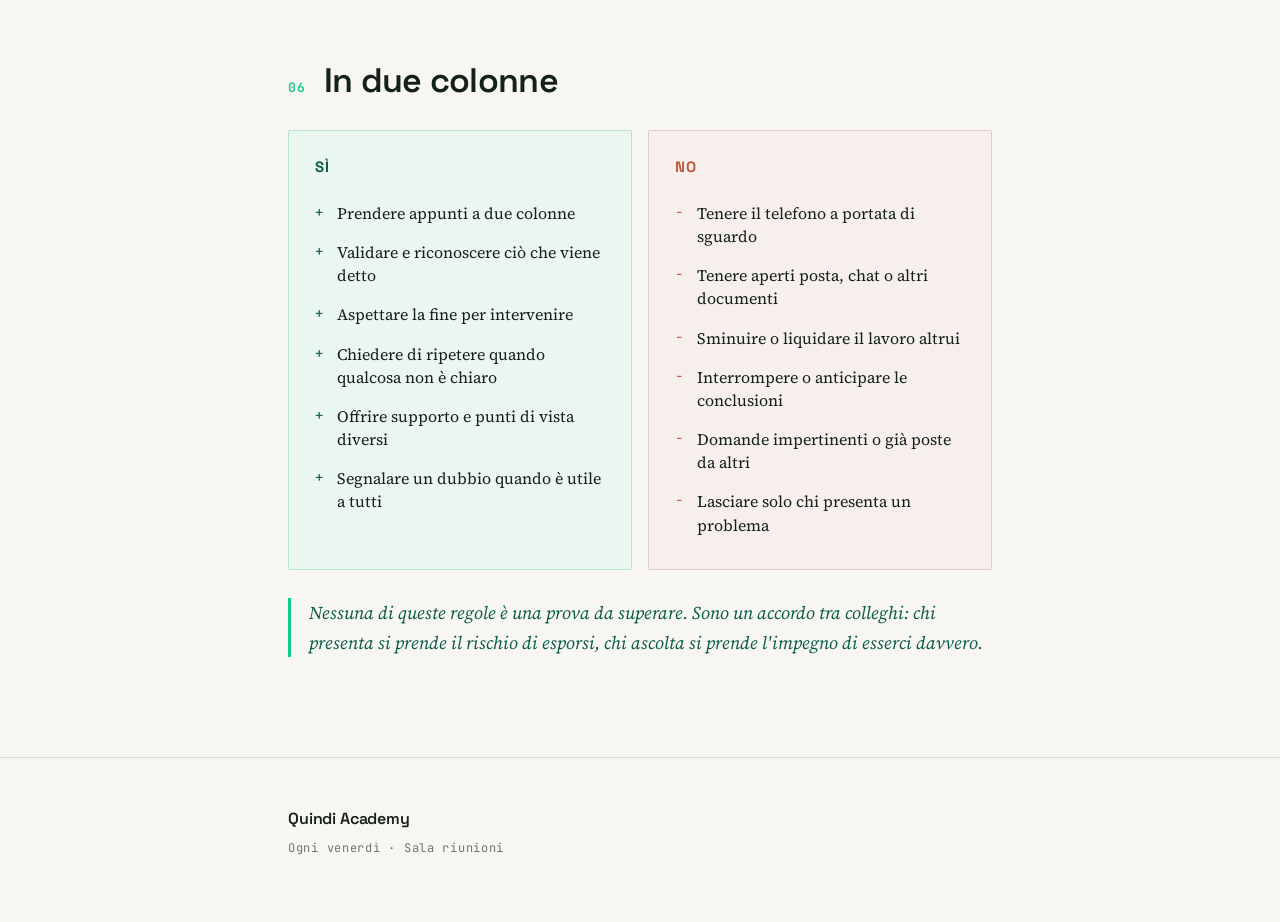
==== commit 605fa0a0: "Aggiorna testo introduttivo" ====
--- a/index.html
+++ b/index.html
@@ -17,8 +17,8 @@
   <div class="wrap">
     <p class="eyebrow">Quindi Academy · Playbook</p>
     <h1>Ascoltare è<br><span class="ink">un lavoro attivo.</span></h1>
-    <p class="lede">Ogni venerdì un collega prepara qualcosa e ce lo racconta. Quello che succede in quei minuti dipende almeno quanto da chi ascolta quanto da chi parla. Qui dentro non ci sono buone maniere: c'è il modo per far sì che due ore diventino qualcosa.</p>
-    <p class="meta">Lettura: 4 minuti · Da leggere prima dell'evento</p>
+    <p class="lede">Ogni venerdì condividiamo idee e competenze. Ma non è uno show, è uno scambio: l'energia del gruppo fa metà del lavoro. Niente burocrazia relazionale, solo due ore per fare la differenza.</p>
+    <p class="meta">Lettura: 4 minuti · Da leggere prima dell'evento </p>
   </div>
 </header>
 
